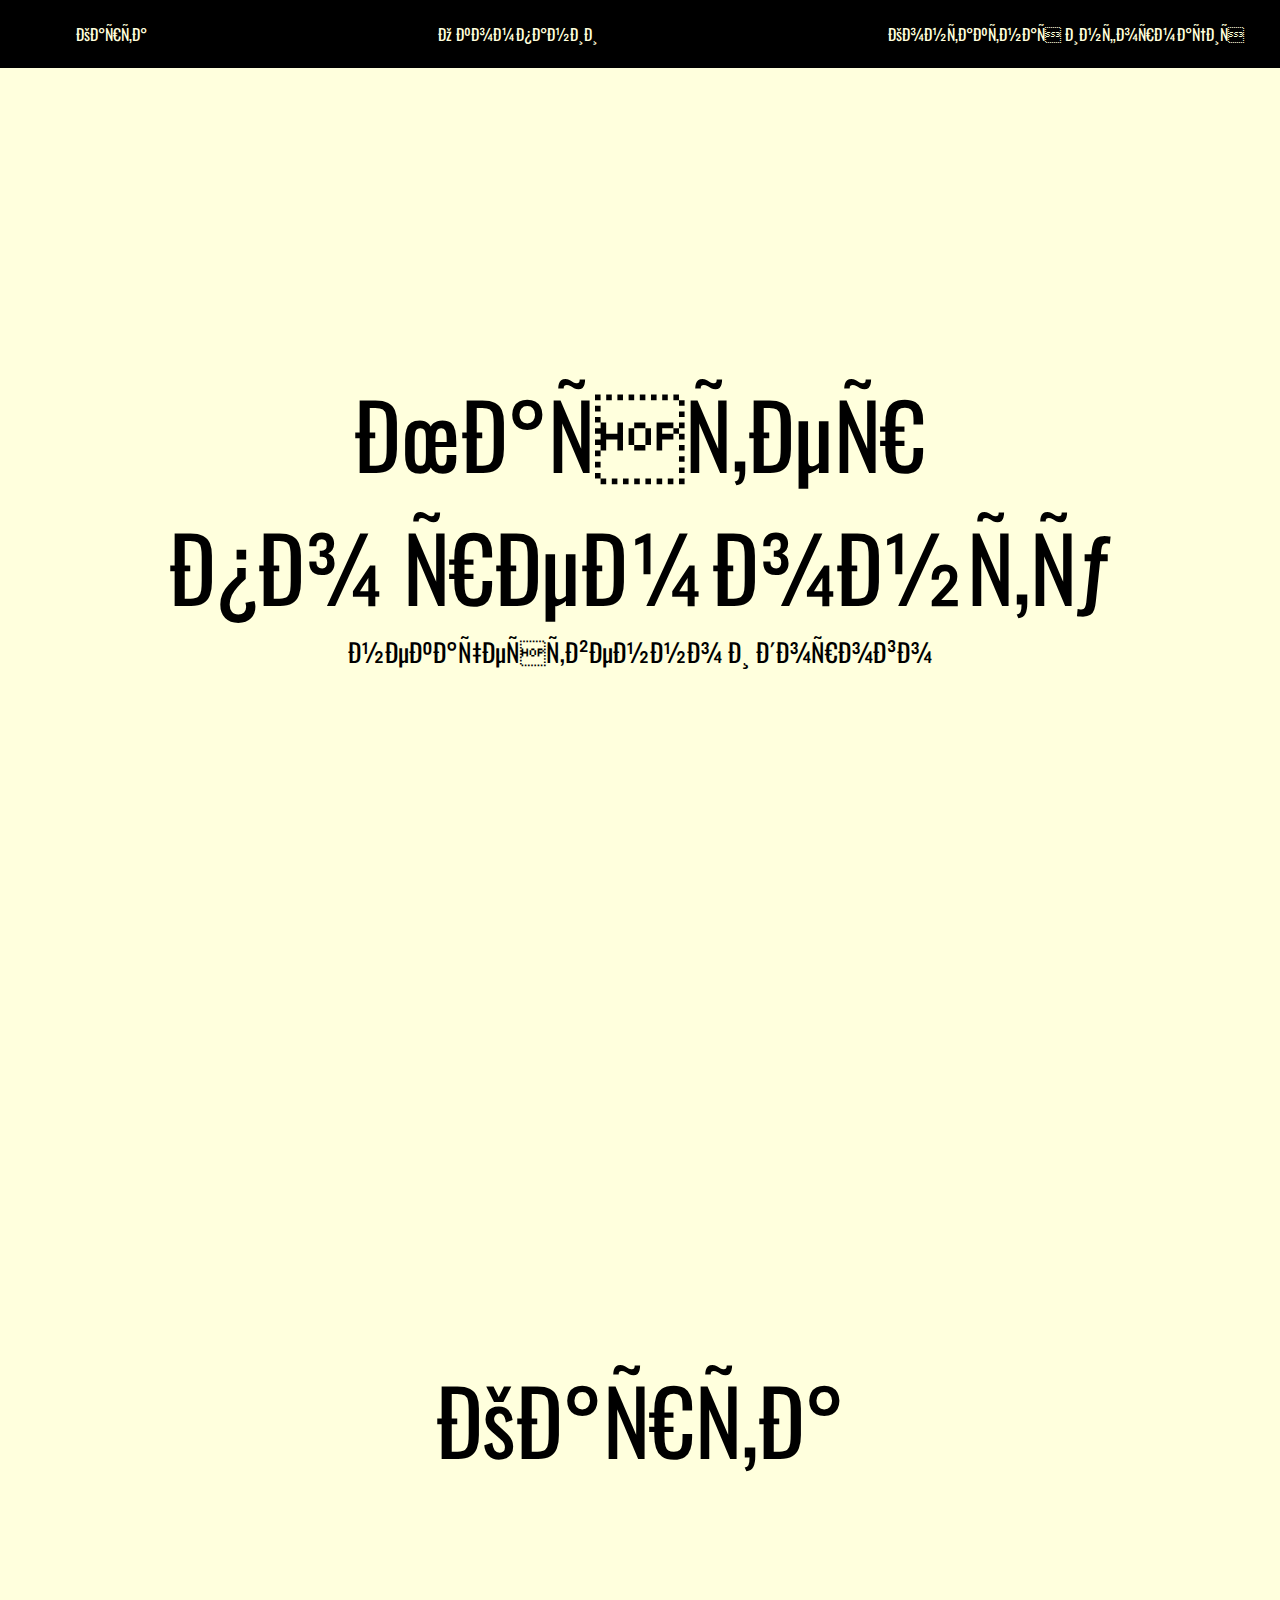
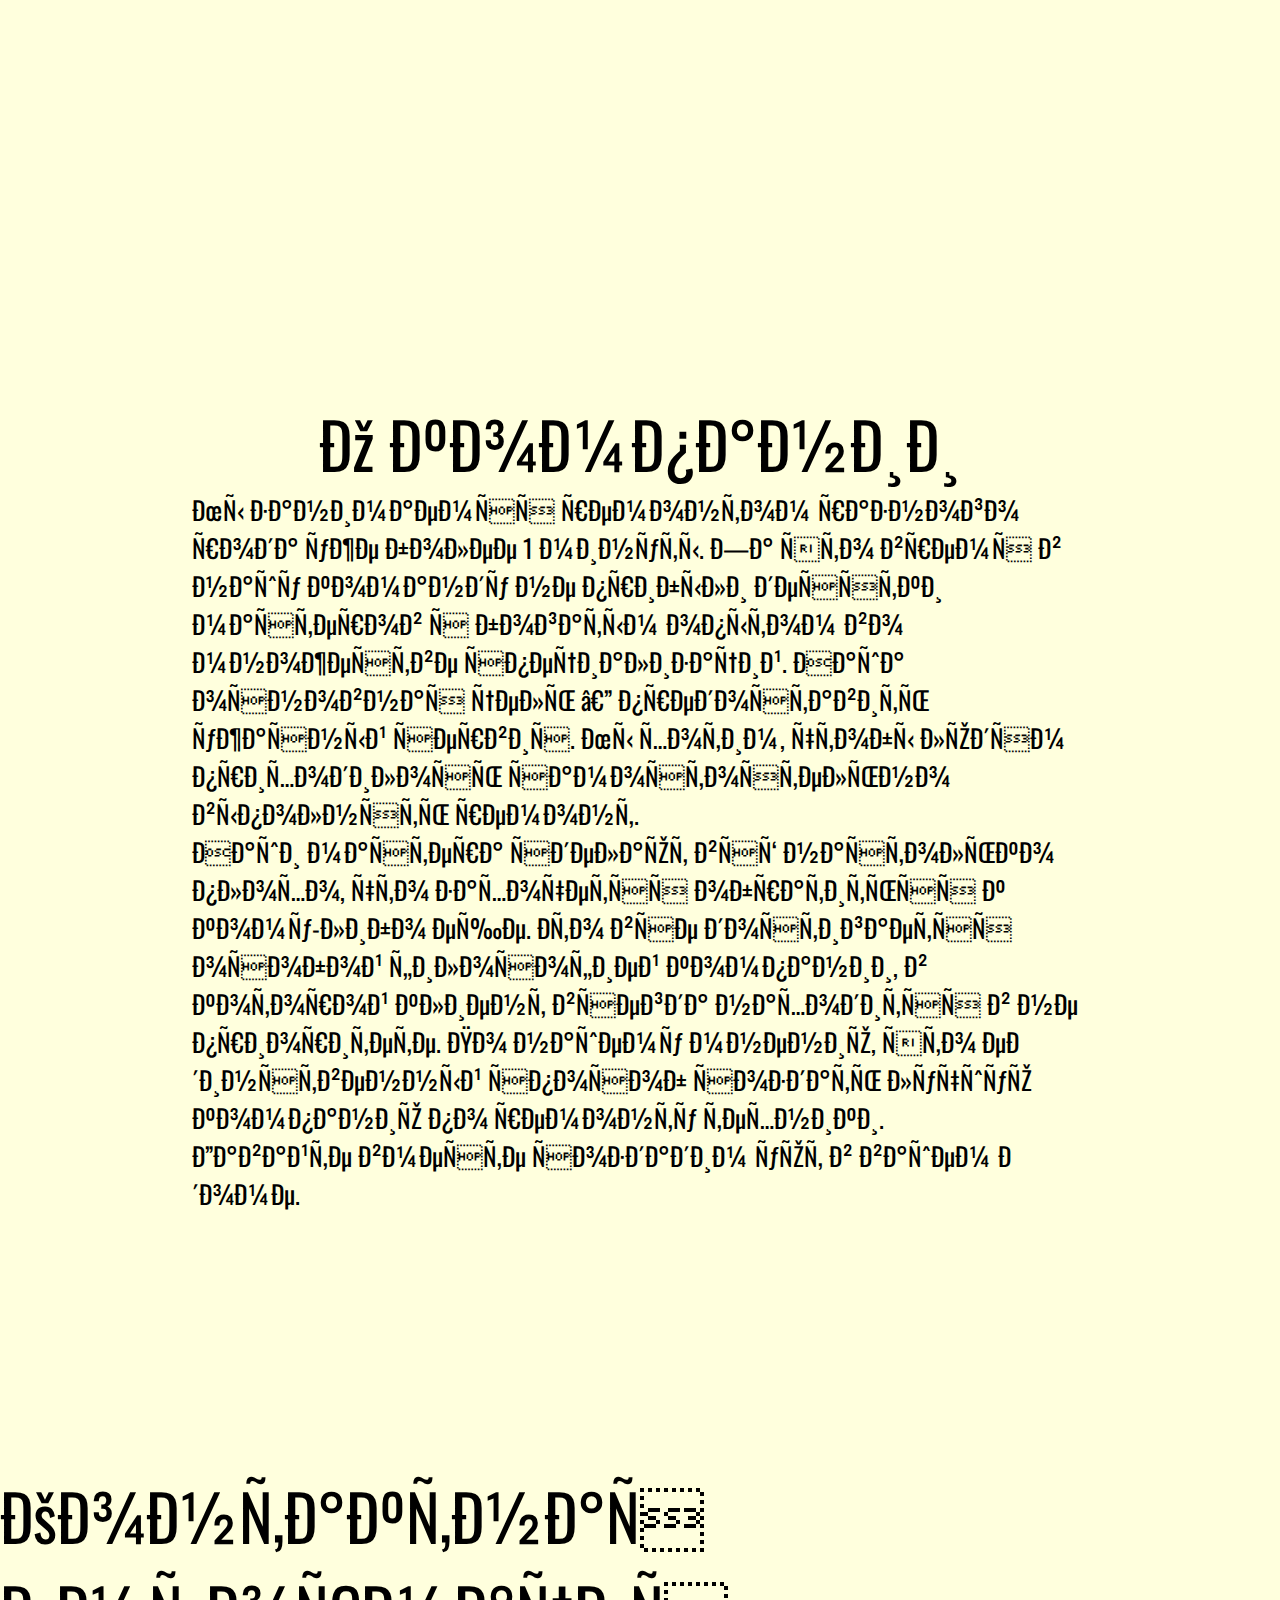
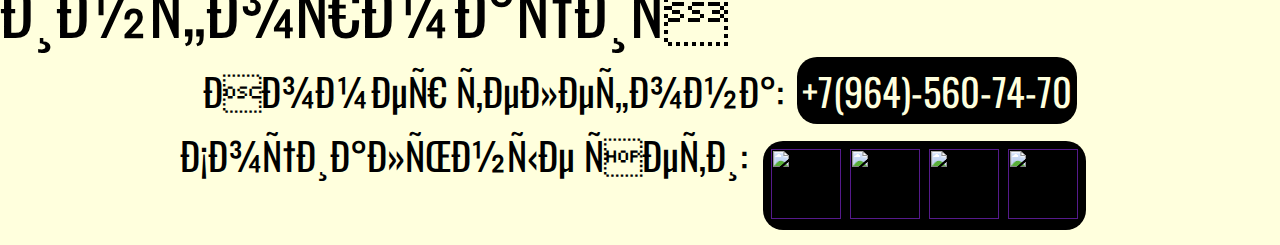
==== index.html @ 5aa6a877 "Add files via upload" ====
<html lang="rus">
<head>
	<link rel="preconnect" href="https://fonts.gstatic.com">
    <link href="https://fonts.googleapis.com/css2?family=Oswald&display=swap" rel="stylesheet">
    <link rel="stylesheet" type="text/css" href="trt.css">
</head>
<body>
	<nav class="menu_conteiner">
		<ul>
			<li><a href="#map">Карта</a></li>
			<li><a href="#tt">О компании</a></li>
			<li><a href="#ee">Контактная информация</a></li>
			
		</ul>
	</nav>



	<div class="header_container">
		<div class="header_text">Мастер</div>
		<div class="header_text1">по ремонту</div>
		<div class="header_text2">некачественно и дорого</div>
	</div>



	
	<div class="header_container">
	<a name="map"></a>
	<div class="header_text">Карта</div>

    <script type="text/javascript" charset="utf-8" async src="https://api-maps.yandex.ru/services/constructor/1.0/js/?um=constructor%3A0dfec7d8fd71add027f83fda980c3914f4bd61a3d1c49cea587dbc65def73199&amp;width=1000&amp;height=900&amp;lang=ru_RU&amp;scroll=false"></script>


	</div>


	<div class="about_company">
	<a name="tt"></a>
	<div class="company_text">О компании</div>
		
		<div>Мы занимаемся ремонтом разного рода уже более 1 минуты. За это время в нашу команду не прибыли десятки мастеров с богатым опытом во множестве специализаций. Наша основная цель — предоставить ужасный сервис. Мы хотим, чтобы людям приходилось самостоятельно выполнять ремонт.
        </div>

        <div>
            Наши мастера сделают всё настолько плохо, что захочется обратиться к кому-либо еще. Это все достигается особой философией компании, в которой клиент всегда находится в не приоритете. По нашему мнению, это единственный способ создать лучшую компанию по ремонту техники.
        </div>

        <div>
            Давайте вместе создадим уют в вашем доме.</div>
	    </div>



	<div class="Contact_Information">
	<a name="ee"></a>
	<div class="header_text">Контактная информация</div>

	
	<div class="Contact_Information_da">
		<div class="Contact_Information_ne">Номер телефона:</div>
		<div class="Contact_Information_ne"><a href="tel:+79645607470">+7(964)-560-74-70</a></div>
	</div>


	<div class="Social_network">
		<div class="Social_network_da">Социальные сети:</div>
		<div class="Social_network_ne">
			<a href=""><img src="https://cdn3.iconfinder.com/data/icons/2018-social-media-logotypes/1000/2018_social_media_popular_app_logo_vkontakte-128.png" width="70" height="70"></a>
			<a href=""><img src="https://cdn2.iconfinder.com/data/icons/social-media-2285/512/1_Facebook_colored_svg_copy-128.png" width="70" height="70"></a>
			<a href=""><img src="https://cdn3.iconfinder.com/data/icons/2018-social-media-logotypes/1000/2018_social_media_popular_app_logo_instagram-128.png" width="70" height="70"></a>
			<a href=""><img src="https://cdn3.iconfinder.com/data/icons/2018-social-media-logotypes/1000/2018_social_media_popular_app_logo_youtube-128.png" width="70" height="70"></a>

		</div>

		

	</div>

	</div>



</body>
</html>
---- trt.css ----
body{
    margin: 0;
    font-family: 'Oswald', sans-serif;
    background-color: #FFFFDD;
}


.header_container {
	display: flex;
	flex-direction: column;
    align-items: center;
    justify-content: center;
    height: 100vh;
    font-size: 7vw;
    background-size: cover;
    color: white;
    color: #000000;
}


.menu_conteiner{
  background-color: black;
  padding: 6;

}
.menu_conteiner ul {
display: flex;
justify-content: space-between;
}

.menu_conteiner a {
color: #FFFFDD;
text-decoration: none;
margin: 12;
padding: 18;
}

.menu_conteiner a:hover {
border: 4px solid #FFFFDD;
}


.header_text2 {
    font-size: 2vw

}

.about_company{
    display: flex;
    flex-direction: column;
    align-items: center;
    justify-content: center;
    background-size: cover;
    color: white;
    color: #000000;
    font-size: 2vw;
    padding-top: 10vw;
    padding-bottom: 10vw;
    margin-right: 15vw;
    margin-left: 15vw;

}

.company_text{
    font-size: 5vw;
}


.Contact_Information{
    display: flex;
    flex-direction: column;
    align-items: center;
    justify-content: center;
    background-size: cover;
    font-size: 5vw;
    background-size: cover;
    padding-top: 10vw;


}


.Contact_Information_da {
    display: flex;
    font-size: 3vw;
    text-decoration: none;

}

.Contact_Information_da a {
    text-decoration: none;
    color: #FFFFDD;
    background-color: black;
    border-radius:20px;
    padding: 5;



}

.Contact_Information_ne{
    margin: 0.5vw;

}


.Social_network{
    display: flex;
    font-size: 3vw;

}


.Social_network_ne{
    background-color: black;
    border-radius:20px;
    padding: 8;
    padding-bottom: 0;
    margin: 15;
}
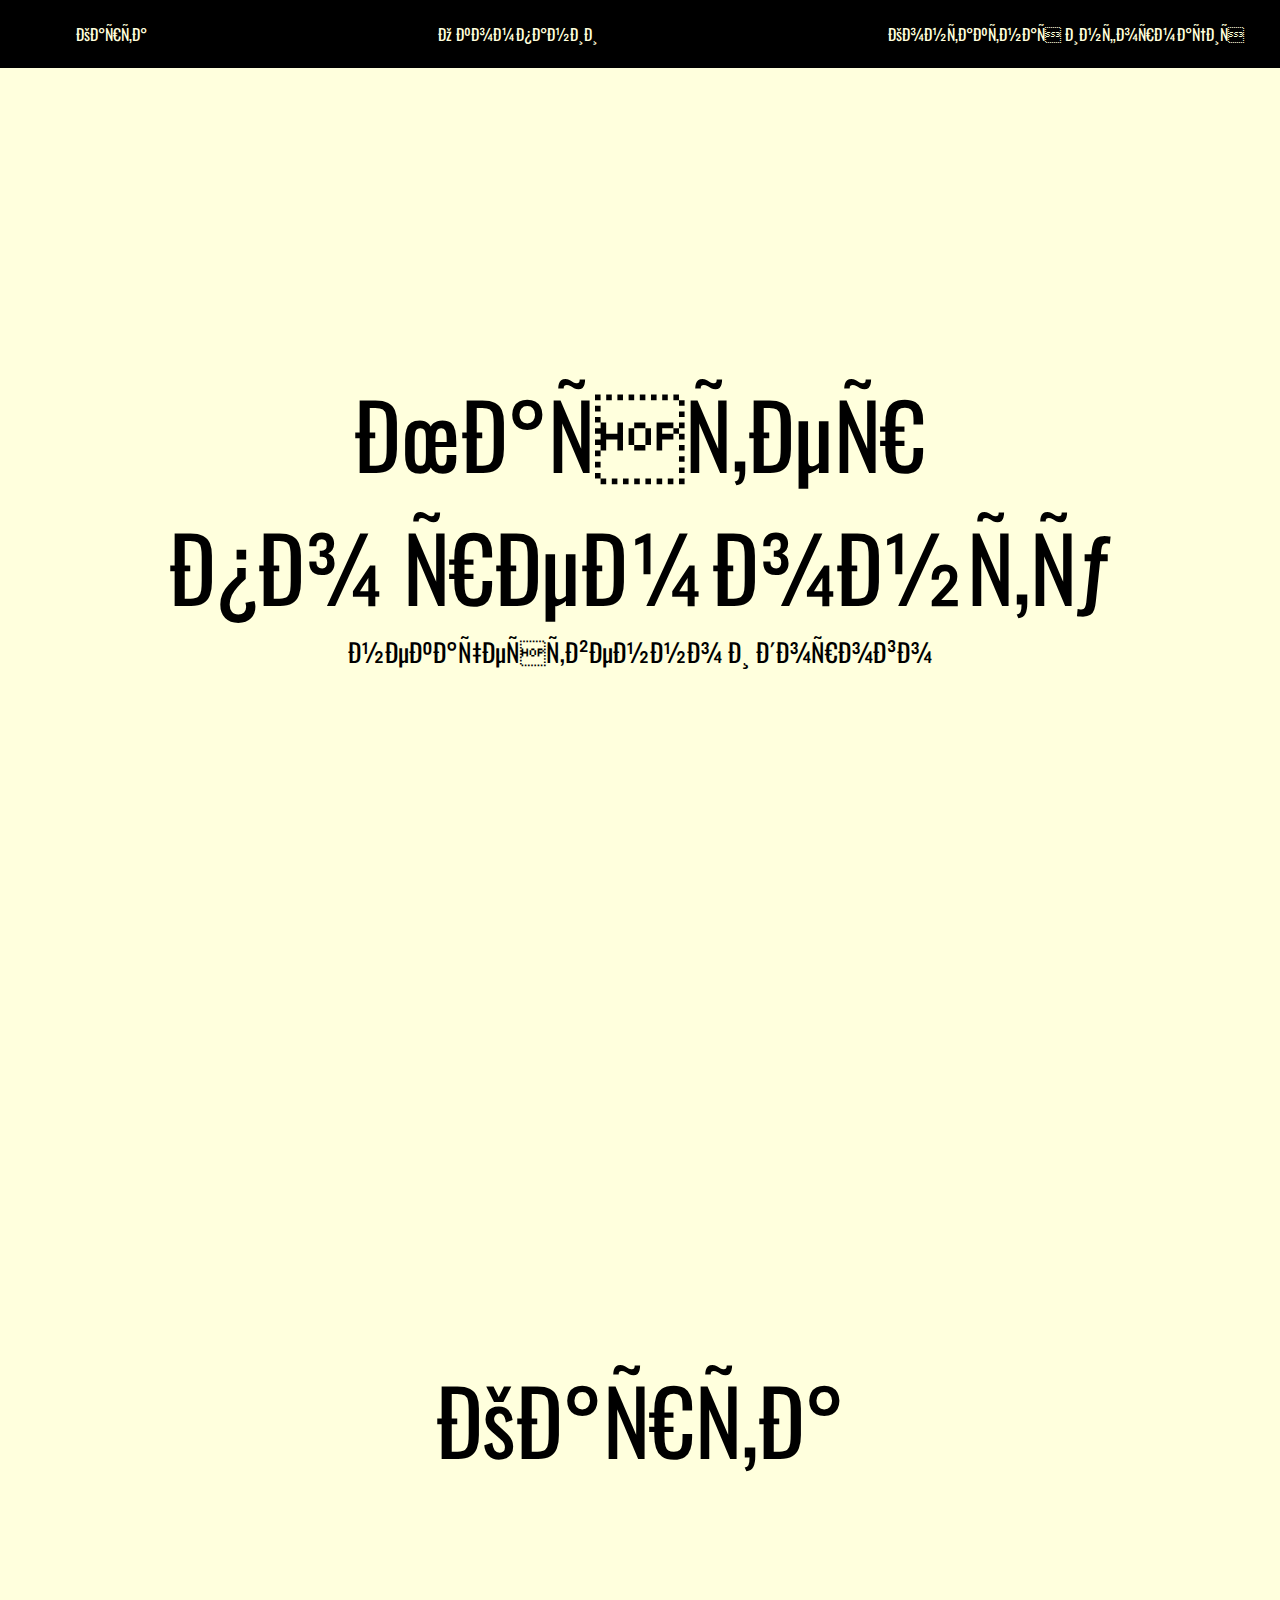
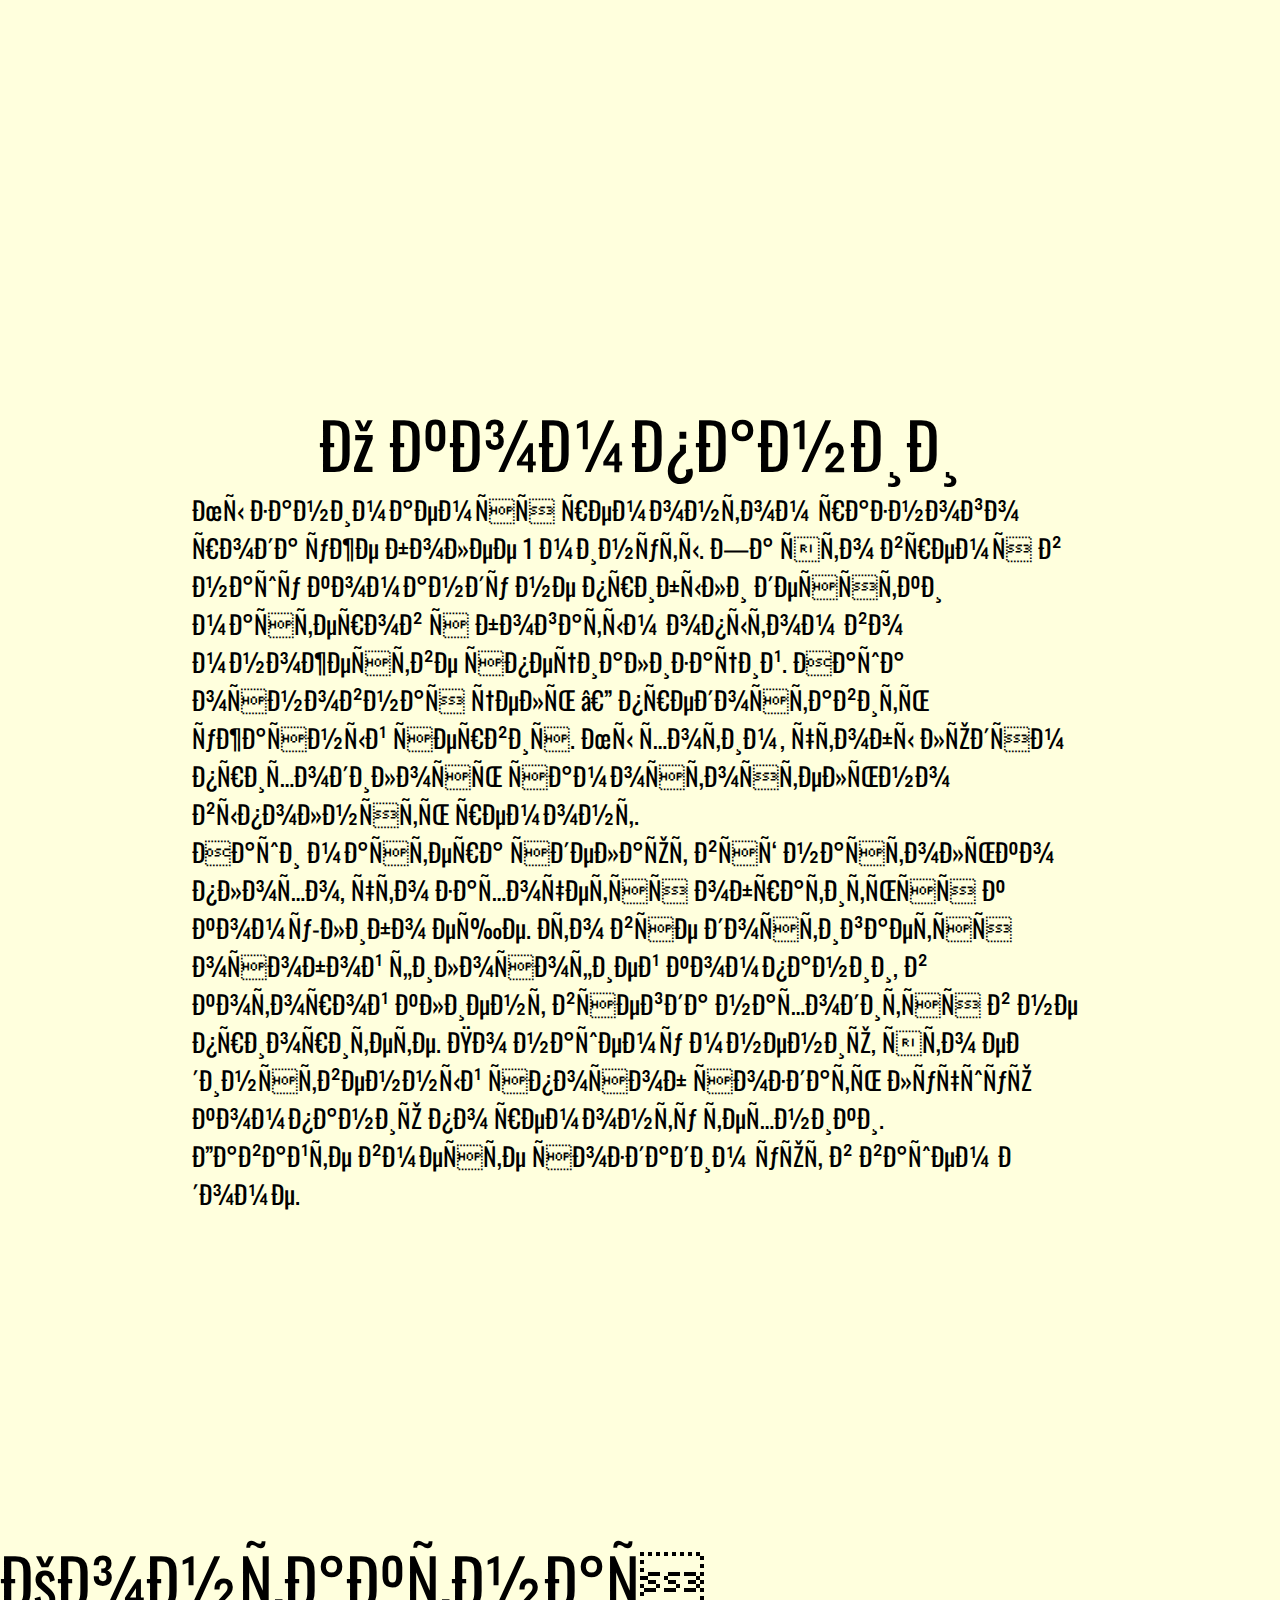
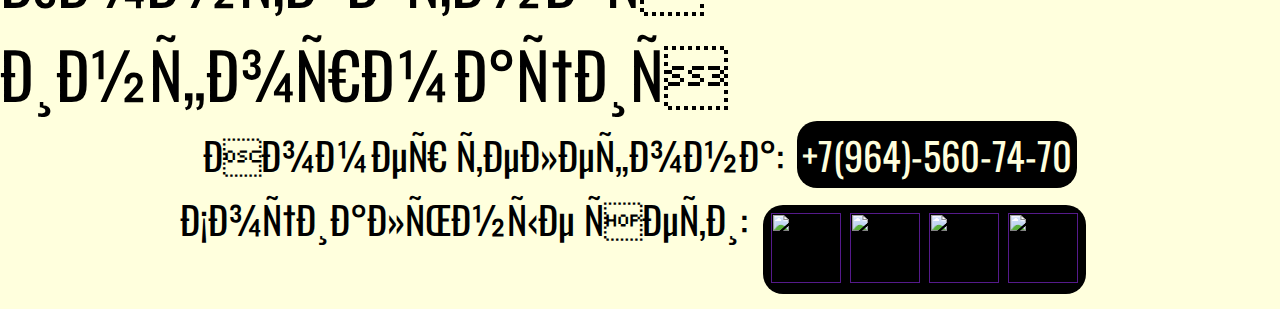
==== commit d3ccd6d9: "Add files via upload" ====
--- a/index.html
+++ b/index.html
@@ -25,11 +25,11 @@
 
 
 	
-	<div class="header_container">
+	<div id ="map_container">
 	<a name="map"></a>
 	<div class="header_text">Карта</div>
 
-    <script type="text/javascript" charset="utf-8" async src="https://api-maps.yandex.ru/services/constructor/1.0/js/?um=constructor%3A0dfec7d8fd71add027f83fda980c3914f4bd61a3d1c49cea587dbc65def73199&amp;width=1000&amp;height=900&amp;lang=ru_RU&amp;scroll=false"></script>
+    <script type="text/javascript" charset="utf-8" async src="https://api-maps.yandex.ru/services/constructor/1.0/js/?um=constructor%3A0dfec7d8fd71add027f83fda980c3914f4bd61a3d1c49cea587dbc65def73199&amp;lang=ru_RU&amp;scroll=false"></script>
 
 
 	</div>
--- a/trt.css
+++ b/trt.css
@@ -4,7 +4,7 @@
     background-color: #FFFFDD;
 }
 
-
+/*мастер по ремонту*/
 .header_container {
 	display: flex;
 	flex-direction: column;
@@ -13,36 +13,53 @@
     height: 100vh;
     font-size: 7vw;
     background-size: cover;
-    color: white;
+    color: #FFFFFF;
     color: #000000;
 }
 
-
+/*верхние кнопки*/
 .menu_conteiner{
-  background-color: black;
-  padding: 6;
+    background-color: #000000;
+    padding: 6;
 
 }
 .menu_conteiner ul {
-display: flex;
-justify-content: space-between;
+    display: flex;
+    justify-content: space-between;
 }
 
 .menu_conteiner a {
-color: #FFFFDD;
-text-decoration: none;
-margin: 12;
-padding: 18;
+    color: #FFFFDD;
+    text-decoration: none;
+    margin: 12;
+    padding: 18;
 }
 
 .menu_conteiner a:hover {
-border: 4px solid #FFFFDD;
+    outline:4px solid #FFFFDD;
+}
+
+/*некачественно и дорого*/
+.header_text2 {
+    font-size: 2vw
+
 }
 
 
-.header_text2 {
-    font-size: 2vw
 
+/* яндекс карты*/
+#map_container{
+    display: flex;
+    flex-direction: column;
+    align-items: center;
+    justify-content: center;
+    height: 100vh;
+    font-size: 7vw;
+    background-size: cover;
+    color: #FFFFFF;
+    color: #000000;
+    padding-left: 12vw;
+    padding-right: 12vw;
 }
 
 .about_company{
@@ -51,15 +68,19 @@
     align-items: center;
     justify-content: center;
     background-size: cover;
-    color: white;
+    color: #FFFFFF;
     color: #000000;
     font-size: 2vw;
     padding-top: 10vw;
-    padding-bottom: 10vw;
+    padding-bottom: 15vw;
     margin-right: 15vw;
     margin-left: 15vw;
 
 }
+
+
+
+
 
 .company_text{
     font-size: 5vw;
@@ -77,6 +98,7 @@
     padding-top: 10vw;
 
 
+
 }
 
 
@@ -90,7 +112,7 @@
 .Contact_Information_da a {
     text-decoration: none;
     color: #FFFFDD;
-    background-color: black;
+    background-color: #000000;
     border-radius:20px;
     padding: 5;
 
@@ -112,9 +134,9 @@
 
 
 .Social_network_ne{
-    background-color: black;
+    background-color: #000000;
     border-radius:20px;
     padding: 8;
     padding-bottom: 0;
     margin: 15;
-}+}
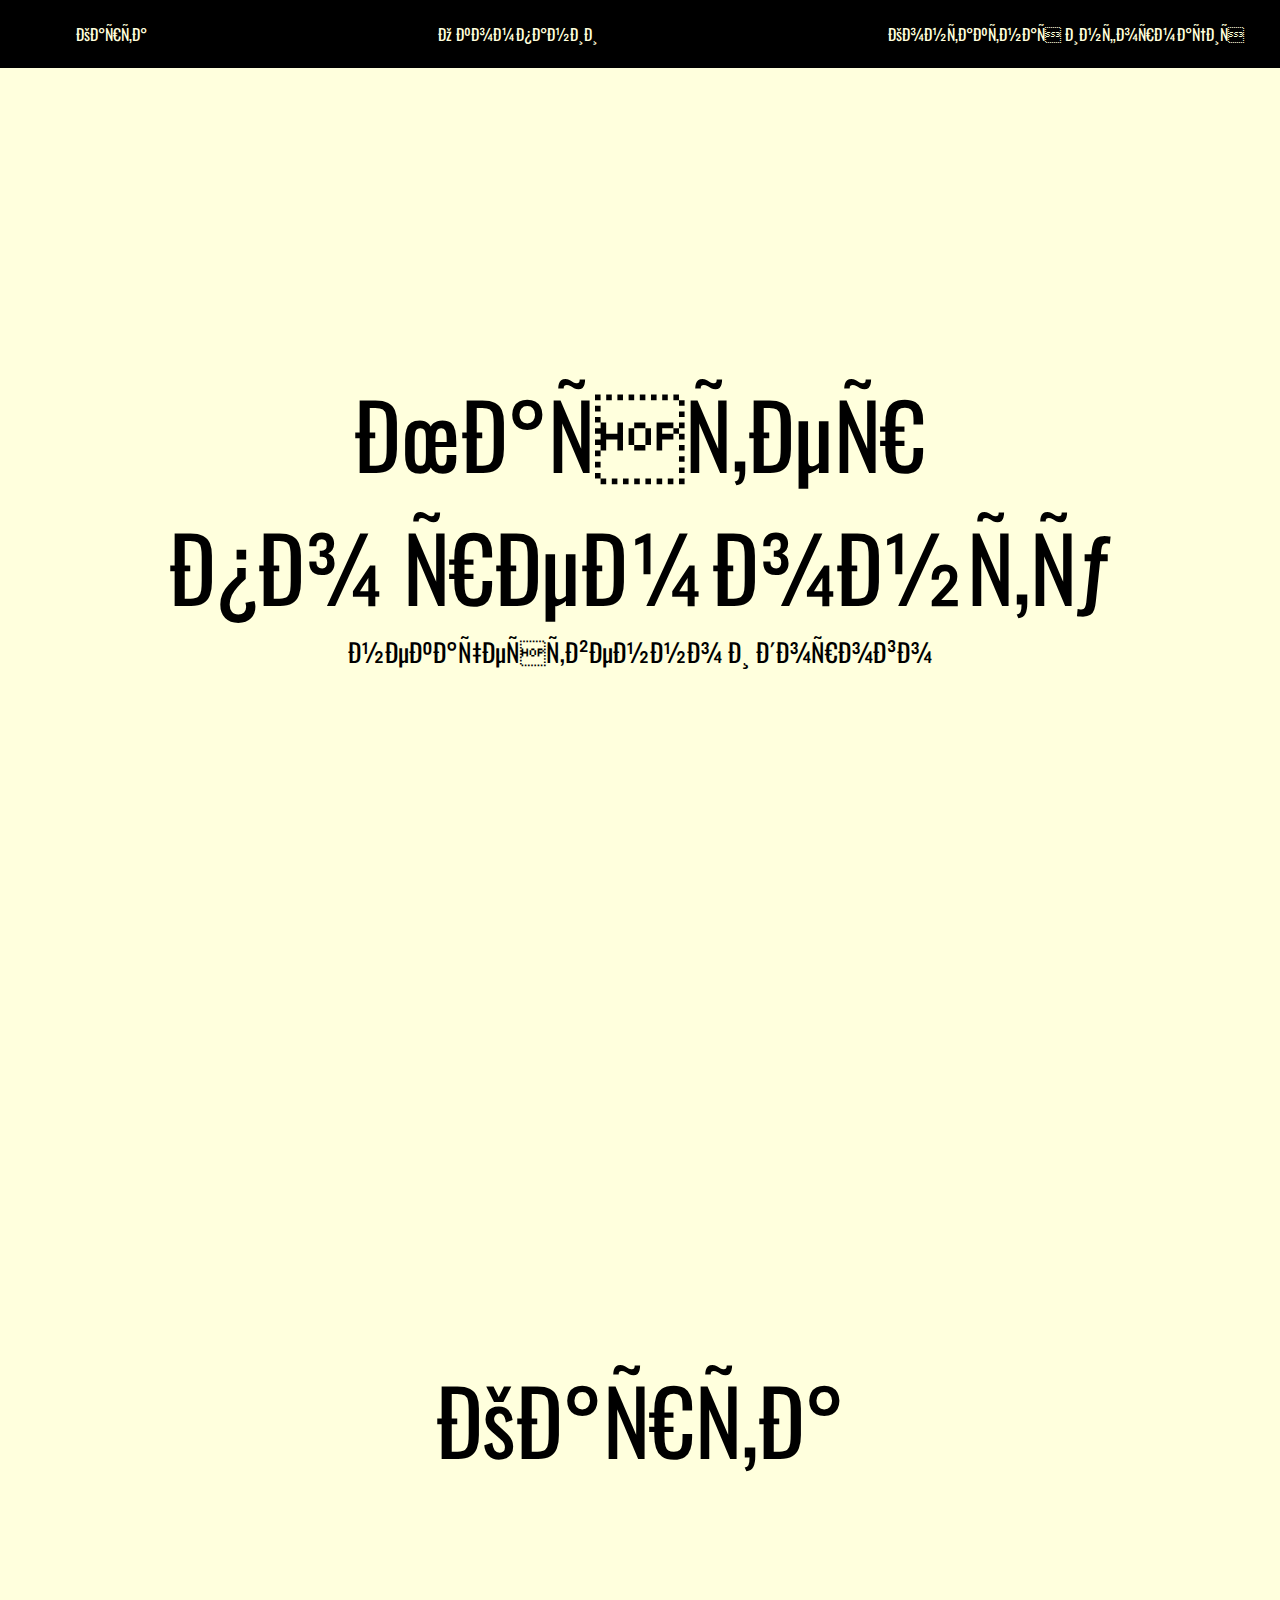
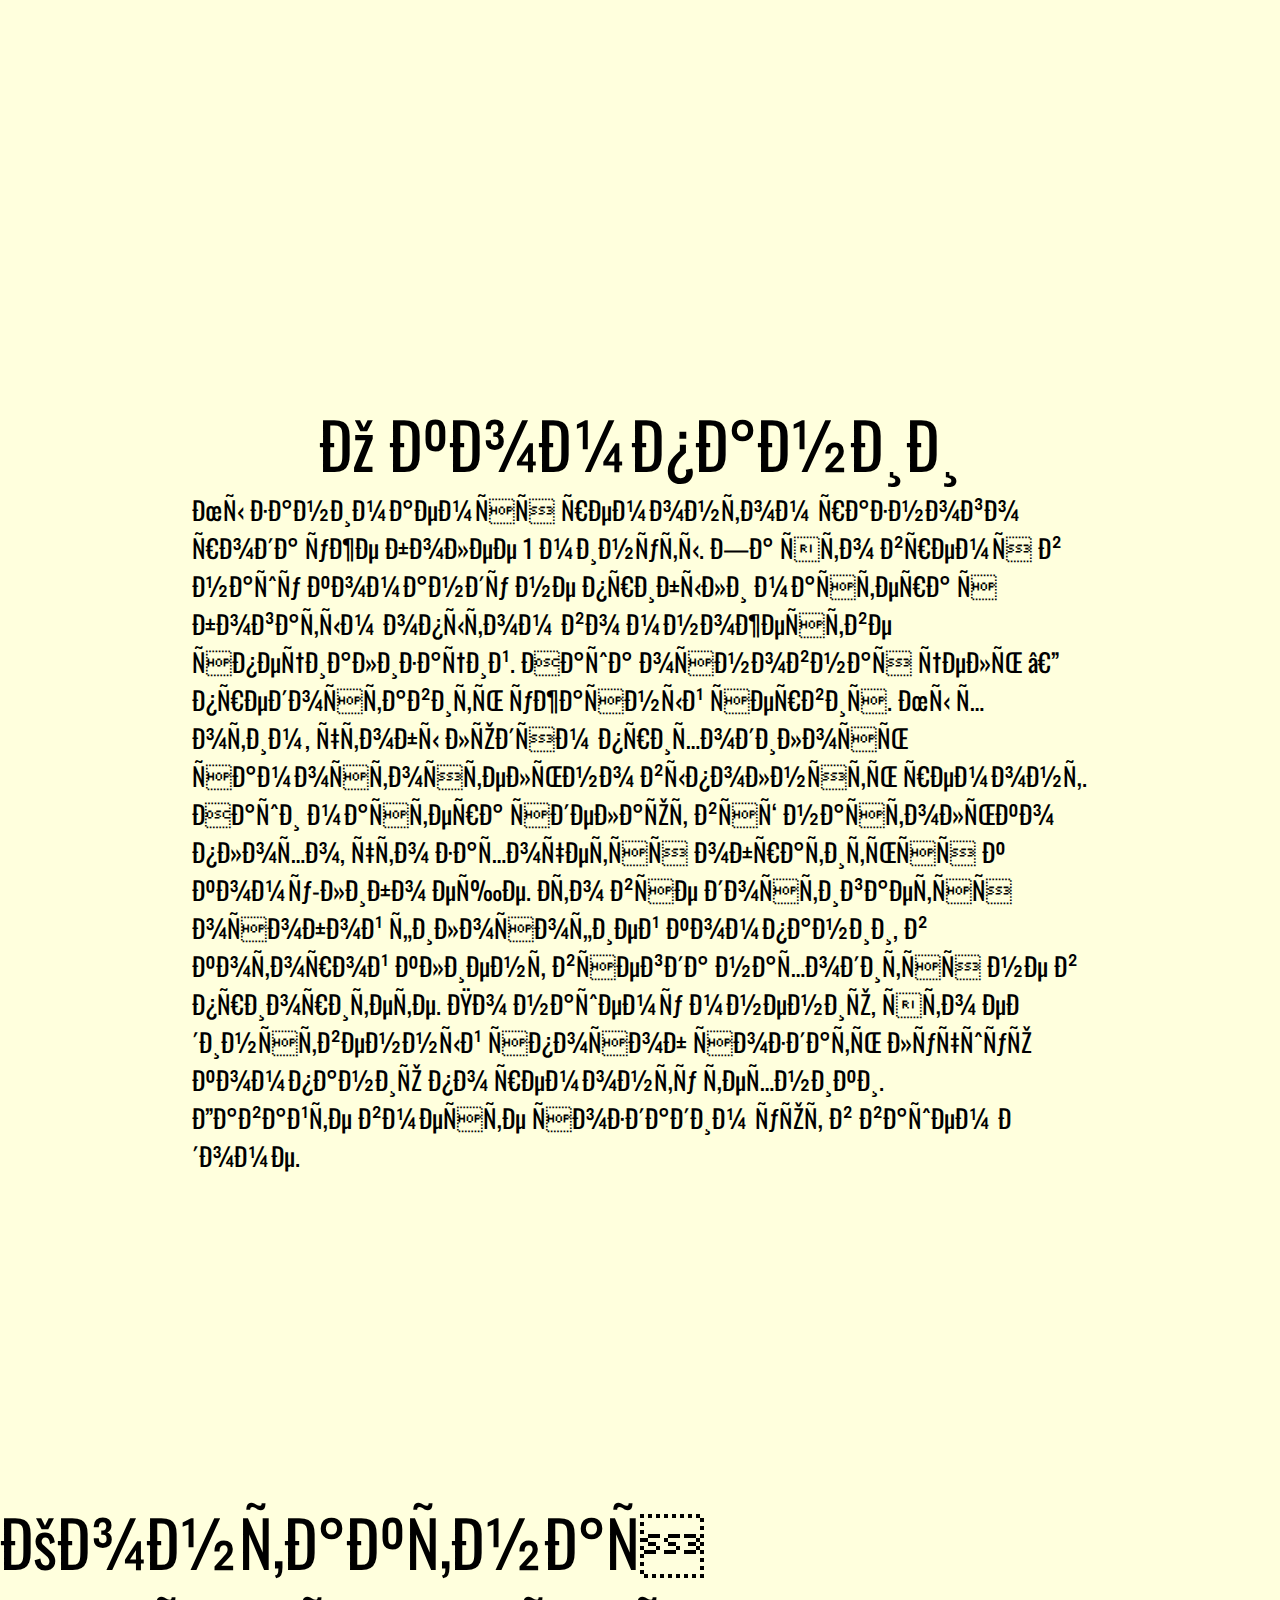
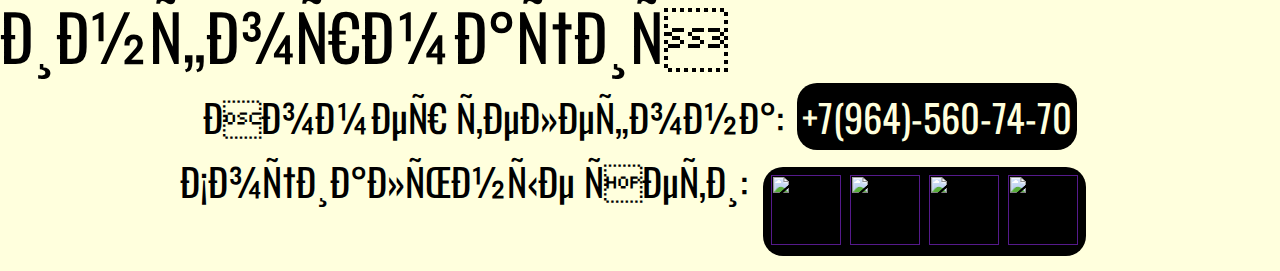
==== commit 7448f156: "Add files via upload" ====
--- a/index.html
+++ b/index.html
@@ -1,4 +1,4 @@
-<html lang="rus">
+<html lang="rus" >
 <head>
 	<link rel="preconnect" href="https://fonts.gstatic.com">
     <link href="https://fonts.googleapis.com/css2?family=Oswald&display=swap" rel="stylesheet">
@@ -39,11 +39,11 @@
 	<a name="tt"></a>
 	<div class="company_text">О компании</div>
 		
-		<div>Мы занимаемся ремонтом разного рода уже более 1 минуты. За это время в нашу команду не прибыли десятки мастеров с богатым опытом во множестве специализаций. Наша основная цель — предоставить ужасный сервис. Мы хотим, чтобы людям приходилось самостоятельно выполнять ремонт.
+		<div>Мы занимаемся ремонтом разного рода уже более 1 минуты. За это время в нашу команду не прибыли мастера с богатым опытом во множестве специализаций. Наша основная цель — предоставить ужасный сервис. Мы хотим, чтобы людям приходилось самостоятельно выполнять ремонт.
         </div>
 
         <div>
-            Наши мастера сделают всё настолько плохо, что захочется обратиться к кому-либо еще. Это все достигается особой философией компании, в которой клиент всегда находится в не приоритете. По нашему мнению, это единственный способ создать лучшую компанию по ремонту техники.
+            Наши мастера сделают всё настолько плохо, что захочется обратиться к кому-либо еще. Это все достигается особой философией компании, в которой клиент всегда находится не в приоритете. По нашему мнению, это единственный способ создать лучшую компанию по ремонту техники.
         </div>
 
         <div>
--- a/trt.css
+++ b/trt.css
@@ -140,3 +140,18 @@
     padding-bottom: 0;
     margin: 15;
 }
+
+
+@media (max-width: 800px) {
+  .menu_conteiner ul {
+    flex-direction: column;
+    justify-content: center;
+
+}
+
+@media (max-width: 800px) {
+  .menu_conteiner li {
+    flex-direction: column;
+    margin: 2vw; 
+
+}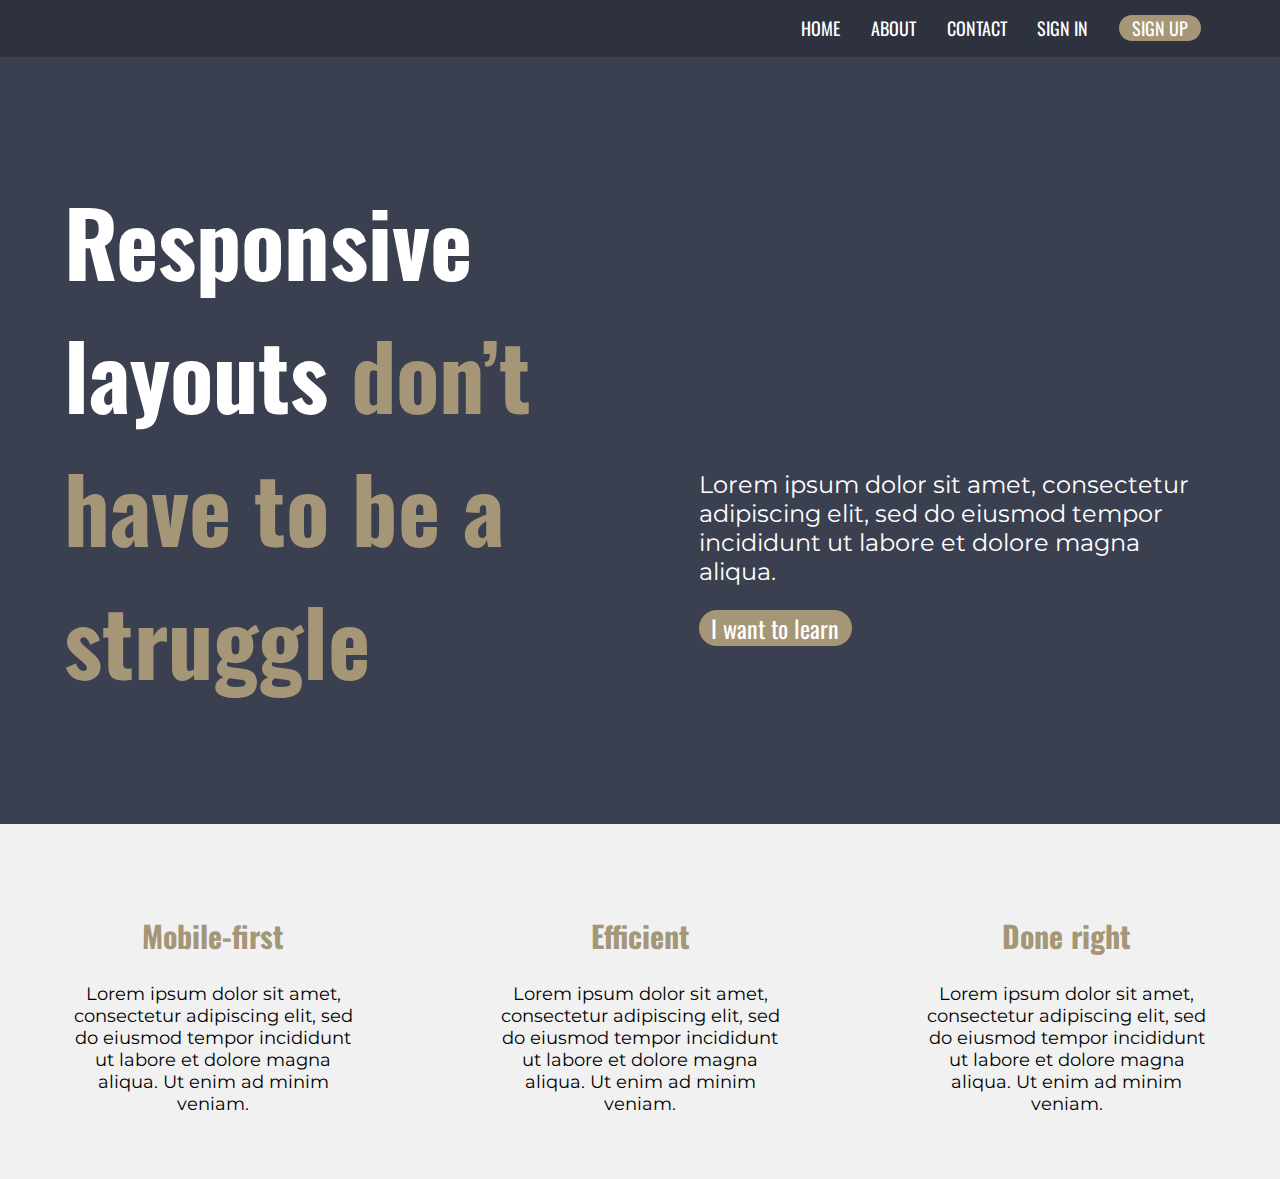
==== commit 32d86c5a: "Add files via upload" ====
--- a/index.html
+++ b/index.html
@@ -1,84 +1,93 @@
-<html lang="rus" >
+<!DOCTYPE html>
+<html lang="en">
 <head>
 	<link rel="preconnect" href="https://fonts.gstatic.com">
-    <link href="https://fonts.googleapis.com/css2?family=Oswald&display=swap" rel="stylesheet">
-    <link rel="stylesheet" type="text/css" href="trt.css">
+	<link href="https://fonts.googleapis.com/css2?family=Montserrat&display=swap" rel="stylesheet">
+
+	<link rel="preconnect" href="https://fonts.gstatic.com">
+	<link href="https://fonts.googleapis.com/css2?family=Oswald:wght@700&display=swap" rel="stylesheet">
+
+
+	<title></title>
+	<link rel="stylesheet" type="text/css" href="style.css">
 </head>
 <body>
-	<nav class="menu_conteiner">
-		<ul>
-			<li><a href="#map">Карта</a></li>
-			<li><a href="#tt">О компании</a></li>
-			<li><a href="#ee">Контактная информация</a></li>
-			
-		</ul>
+    <nav class="menu_conteiner">
+		    <a href="">HOME</a>
+			<a href="">ABOUT</a>
+			<a href="">CONTACT</a>
+			<a href="">SIGN IN</a>
+			<a class="menu_button_signup" href="">SIGN UP</a>
 	</nav>
+
+<main class="header">
+
+	<section class="header_1">
+		<h1>
+		Responsive
+		layouts <a>don’t
+		have to be a
+		struggle</a>
+		</h1>
+	</section>
 
 
 
-	<div class="header_container">
-		<div class="header_text">Мастер</div>
-		<div class="header_text1">по ремонту</div>
-		<div class="header_text2">некачественно и дорого</div>
-	</div>
-
+	<section class="header_2">
+			<div class="lorem">
+				<p>Lorem ipsum dolor sit amet, consectetur
+				adipiscing elit, sed do eiusmod tempor
+                incididunt ut labore et dolore magna aliqua.</p>
+			</div>
+				<a href="" class="i_want_to_learn">I want to learn</a>
+	</section>
 
 
 	
-	<div id ="map_container">
-	<a name="map"></a>
-	<div class="header_text">Карта</div>
-
-    <script type="text/javascript" charset="utf-8" async src="https://api-maps.yandex.ru/services/constructor/1.0/js/?um=constructor%3A0dfec7d8fd71add027f83fda980c3914f4bd61a3d1c49cea587dbc65def73199&amp;lang=ru_RU&amp;scroll=false"></script>
+</main>
 
 
-	</div>
-
-
-	<div class="about_company">
-	<a name="tt"></a>
-	<div class="company_text">О компании</div>
-		
-		<div>Мы занимаемся ремонтом разного рода уже более 1 минуты. За это время в нашу команду не прибыли мастера с богатым опытом во множестве специализаций. Наша основная цель — предоставить ужасный сервис. Мы хотим, чтобы людям приходилось самостоятельно выполнять ремонт.
-        </div>
-
-        <div>
-            Наши мастера сделают всё настолько плохо, что захочется обратиться к кому-либо еще. Это все достигается особой философией компании, в которой клиент всегда находится не в приоритете. По нашему мнению, это единственный способ создать лучшую компанию по ремонту техники.
-        </div>
-
-        <div>
-            Давайте вместе создадим уют в вашем доме.</div>
-	    </div>
-
-
-
-	<div class="Contact_Information">
-	<a name="ee"></a>
-	<div class="header_text">Контактная информация</div>
-
-	
-	<div class="Contact_Information_da">
-		<div class="Contact_Information_ne">Номер телефона:</div>
-		<div class="Contact_Information_ne"><a href="tel:+79645607470">+7(964)-560-74-70</a></div>
-	</div>
-
-
-	<div class="Social_network">
-		<div class="Social_network_da">Социальные сети:</div>
-		<div class="Social_network_ne">
-			<a href=""><img src="https://cdn3.iconfinder.com/data/icons/2018-social-media-logotypes/1000/2018_social_media_popular_app_logo_vkontakte-128.png" width="70" height="70"></a>
-			<a href=""><img src="https://cdn2.iconfinder.com/data/icons/social-media-2285/512/1_Facebook_colored_svg_copy-128.png" width="70" height="70"></a>
-			<a href=""><img src="https://cdn3.iconfinder.com/data/icons/2018-social-media-logotypes/1000/2018_social_media_popular_app_logo_instagram-128.png" width="70" height="70"></a>
-			<a href=""><img src="https://cdn3.iconfinder.com/data/icons/2018-social-media-logotypes/1000/2018_social_media_popular_app_logo_youtube-128.png" width="70" height="70"></a>
-
-		</div>
-
-		
+<section class="poloska"> 
+	<div class="poloska_1">
+		<h2>
+			Mobile-first
+		</h2>
+		<a>
+			Lorem ipsum dolor sit amet,
+			consectetur adipiscing elit, sed do
+			eiusmod tempor incididunt ut
+			labore et dolore magna aliqua. Ut
+			enim ad minim veniam.
+		</a>
 
 	</div>
+	<div class="poloska_1">
+		<h2>
+			Efficient
+		</h2>
+		<a>
+			Lorem ipsum dolor sit amet,
+			consectetur adipiscing elit, sed do
+			eiusmod tempor incididunt ut
+			labore et dolore magna aliqua. Ut
+			enim ad minim veniam.
+		</a>
 
 	</div>
+	<div class="poloska_1">
+		<h2>
+			Done right
+		</h2>
+		<a>
+			Lorem ipsum dolor sit amet,
+			consectetur adipiscing elit, sed do
+			eiusmod tempor incididunt ut
+			labore et dolore magna aliqua. Ut
+			enim ad minim veniam.
+		</a>
 
+	</div>
+</section>
 
 
 </body>
--- a/style.css
+++ b/style.css
@@ -0,0 +1,105 @@
+body{
+	margin: 0;
+	}
+
+/*меню*/
+.menu_conteiner{
+	display: flex;
+	justify-content: flex-end;
+	background-color: #2E323F;
+	padding-right: 5vw;
+}
+.menu_conteiner a {
+	font-family: 'Oswald', sans-serif;
+	margin: 1.2vw;
+	font-size: 18px;
+	color: #FFFFFF;
+	text-decoration: none;
+	border-radius:100px;
+	border-color: #A59678;
+}
+
+.menu_button_signup{
+	border-radius:100px;
+	background-color: #A59678;
+	padding-left: 1vw;
+	padding-right: 1vw;
+}
+
+.header{
+	padding: 5vw;
+	align-items: center;
+	display: flex;
+	background-color: #3B4050;
+	height: 71vh;
+	color: #FFFFFF;
+}
+
+
+h1 {
+	margin: 0;
+	font-family: 'Oswald', sans-serif;
+	color: #FFFFFF;
+	font-size: 90px;
+}
+
+h1 a {
+	color: #A59678;
+}
+
+.lorem p {
+	font-size: 24px;
+	font-family: 'Montserrat', sans-serif;
+}
+
+.i_want_to_learn {
+	font-family: 'Oswald', sans-serif;
+	font-size: 24px;
+	border-radius:100px;
+	background-color: #A59678;
+	padding-left: 1vw;
+	padding-right: 1vw;
+
+}
+
+.header_2{
+	padding-left: 6vw;
+	padding-right: 2vw;
+	padding-top: 16.5vw;
+}
+
+.header_2 a{
+	text-decoration: none;
+	color:#FFFFFF;
+}
+
+
+
+
+.poloska{
+	display: flex;
+	background-color: #F1F1F1;
+}
+
+.poloska_1{
+	padding-right: 5vw;
+	padding-left: 5vw;
+	margin-top: 5vw;
+	margin-bottom: 5vw;
+	text-align: center;
+
+
+}
+
+.poloska_1 h2{
+	font-size: 30px;
+	color: #A59678;
+	font-family: 'Oswald', sans-serif;
+
+}
+
+.poloska_1 a{
+	font-size: 18px;
+	font-family: 'Montserrat', sans-serif;
+
+}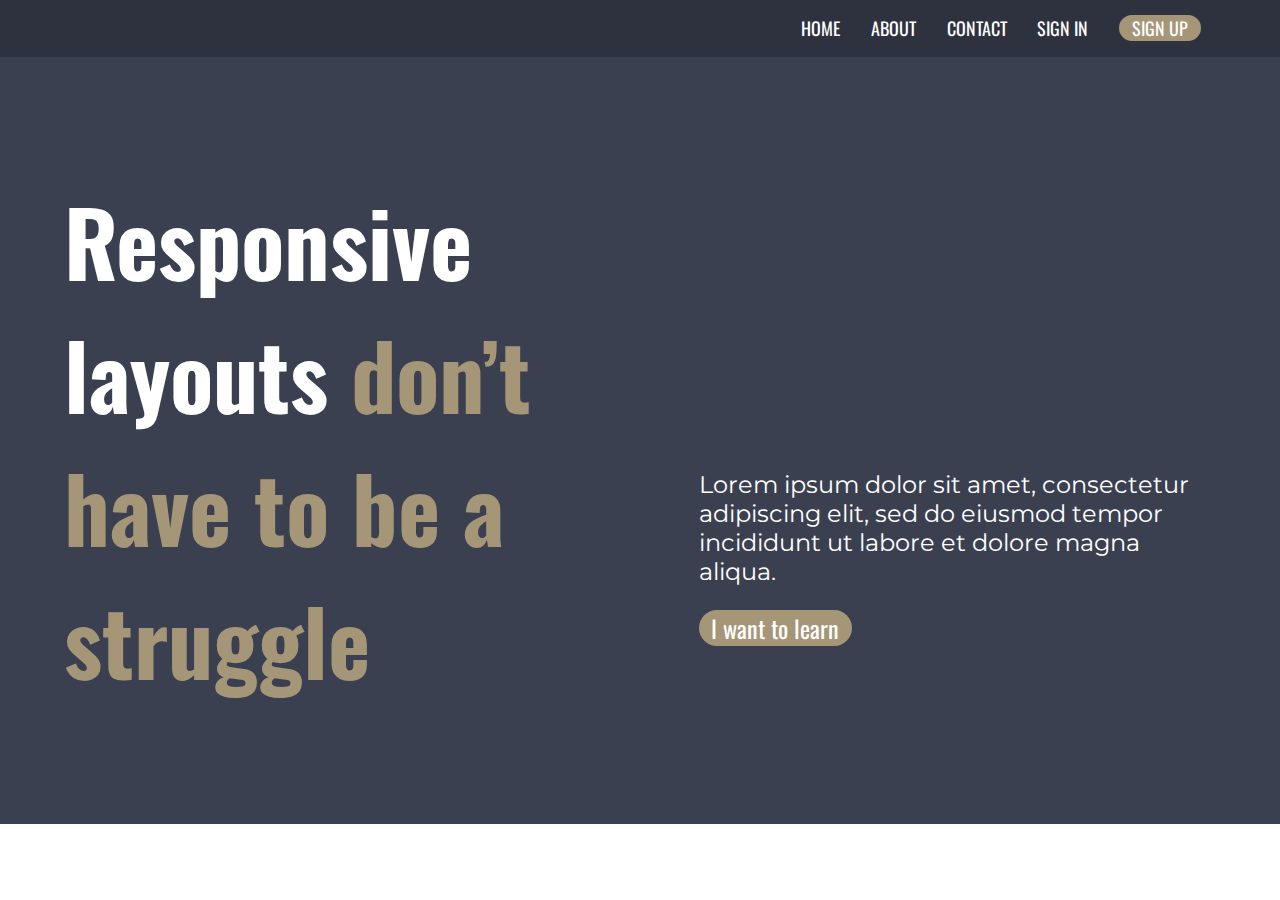
==== commit 3c4facc6: "Update index.html" ====
--- a/index.html
+++ b/index.html
@@ -47,48 +47,5 @@
 </main>
 
 
-<section class="poloska"> 
-	<div class="poloska_1">
-		<h2>
-			Mobile-first
-		</h2>
-		<a>
-			Lorem ipsum dolor sit amet,
-			consectetur adipiscing elit, sed do
-			eiusmod tempor incididunt ut
-			labore et dolore magna aliqua. Ut
-			enim ad minim veniam.
-		</a>
-
-	</div>
-	<div class="poloska_1">
-		<h2>
-			Efficient
-		</h2>
-		<a>
-			Lorem ipsum dolor sit amet,
-			consectetur adipiscing elit, sed do
-			eiusmod tempor incididunt ut
-			labore et dolore magna aliqua. Ut
-			enim ad minim veniam.
-		</a>
-
-	</div>
-	<div class="poloska_1">
-		<h2>
-			Done right
-		</h2>
-		<a>
-			Lorem ipsum dolor sit amet,
-			consectetur adipiscing elit, sed do
-			eiusmod tempor incididunt ut
-			labore et dolore magna aliqua. Ut
-			enim ad minim veniam.
-		</a>
-
-	</div>
-</section>
-
-
 </body>
-</html>+</html>
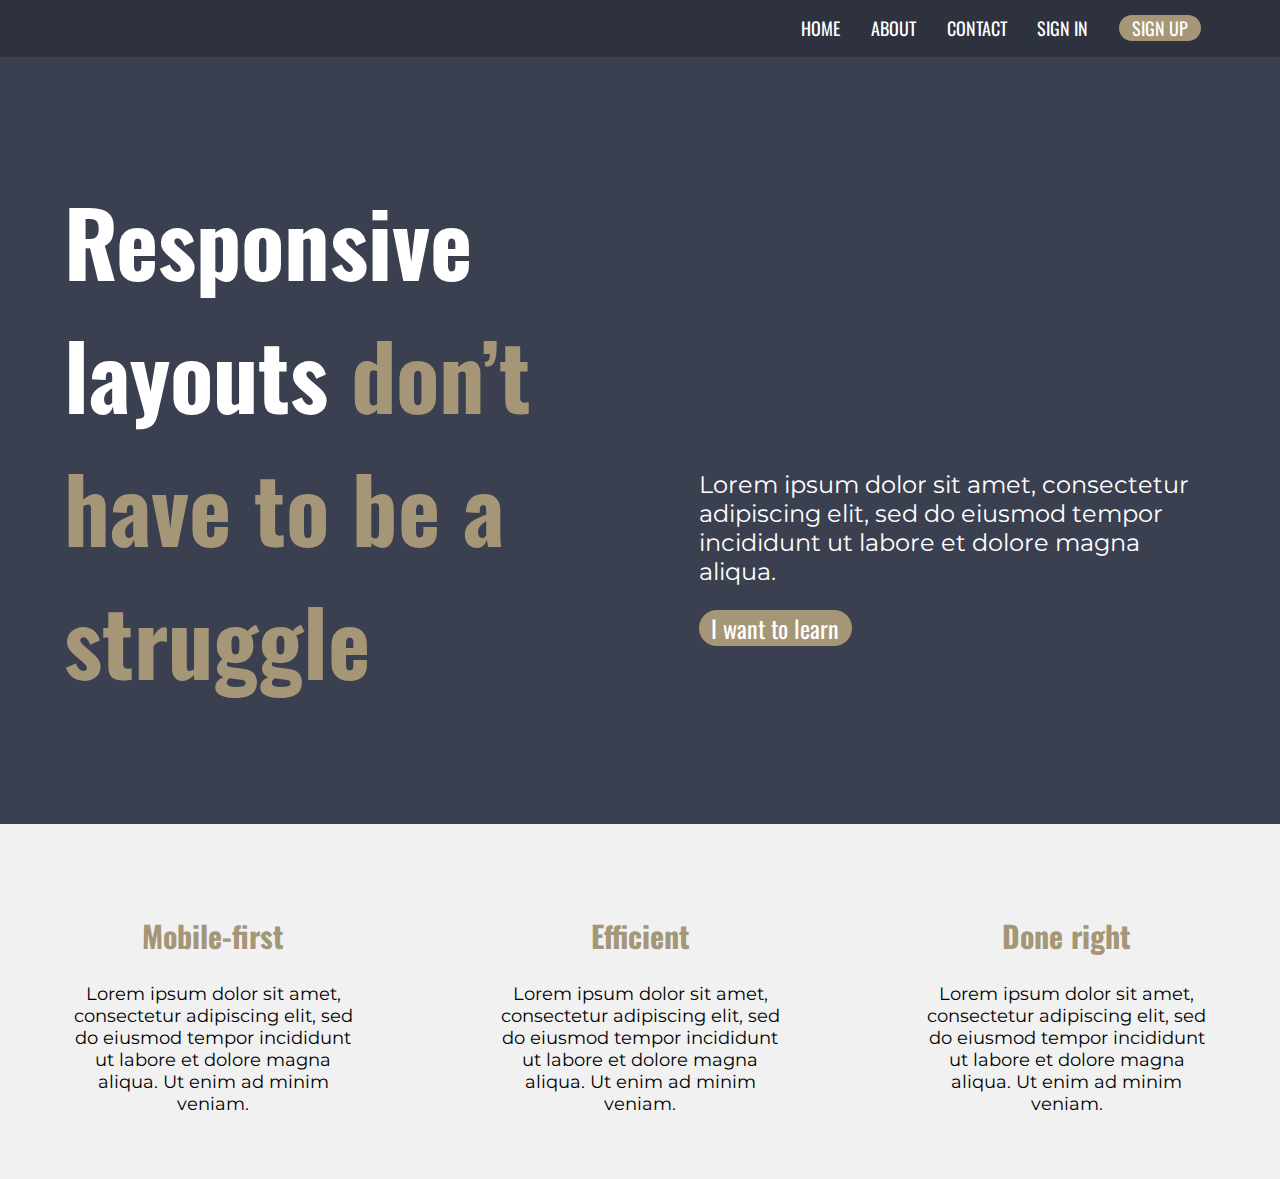
==== commit 59af91d4: "Update index.html" ====
--- a/index.html
+++ b/index.html
@@ -46,6 +46,47 @@
 	
 </main>
 
+<section class="poloska"> 
+	<div class="poloska_1">
+		<h2>
+			Mobile-first
+		</h2>
+		<a>
+			Lorem ipsum dolor sit amet,
+			consectetur adipiscing elit, sed do
+			eiusmod tempor incididunt ut
+			labore et dolore magna aliqua. Ut
+			enim ad minim veniam.
+		</a>
 
+	</div>
+	<div class="poloska_1">
+		<h2>
+			Efficient
+		</h2>
+		<a>
+			Lorem ipsum dolor sit amet,
+			consectetur adipiscing elit, sed do
+			eiusmod tempor incididunt ut
+			labore et dolore magna aliqua. Ut
+			enim ad minim veniam.
+		</a>
+
+	</div>
+	<div class="poloska_1">
+		<h2>
+			Done right
+		</h2>
+		<a>
+			Lorem ipsum dolor sit amet,
+			consectetur adipiscing elit, sed do
+			eiusmod tempor incididunt ut
+			labore et dolore magna aliqua. Ut
+			enim ad minim veniam.
+		</a>
+
+	</div>
+</section>
+	
 </body>
 </html>
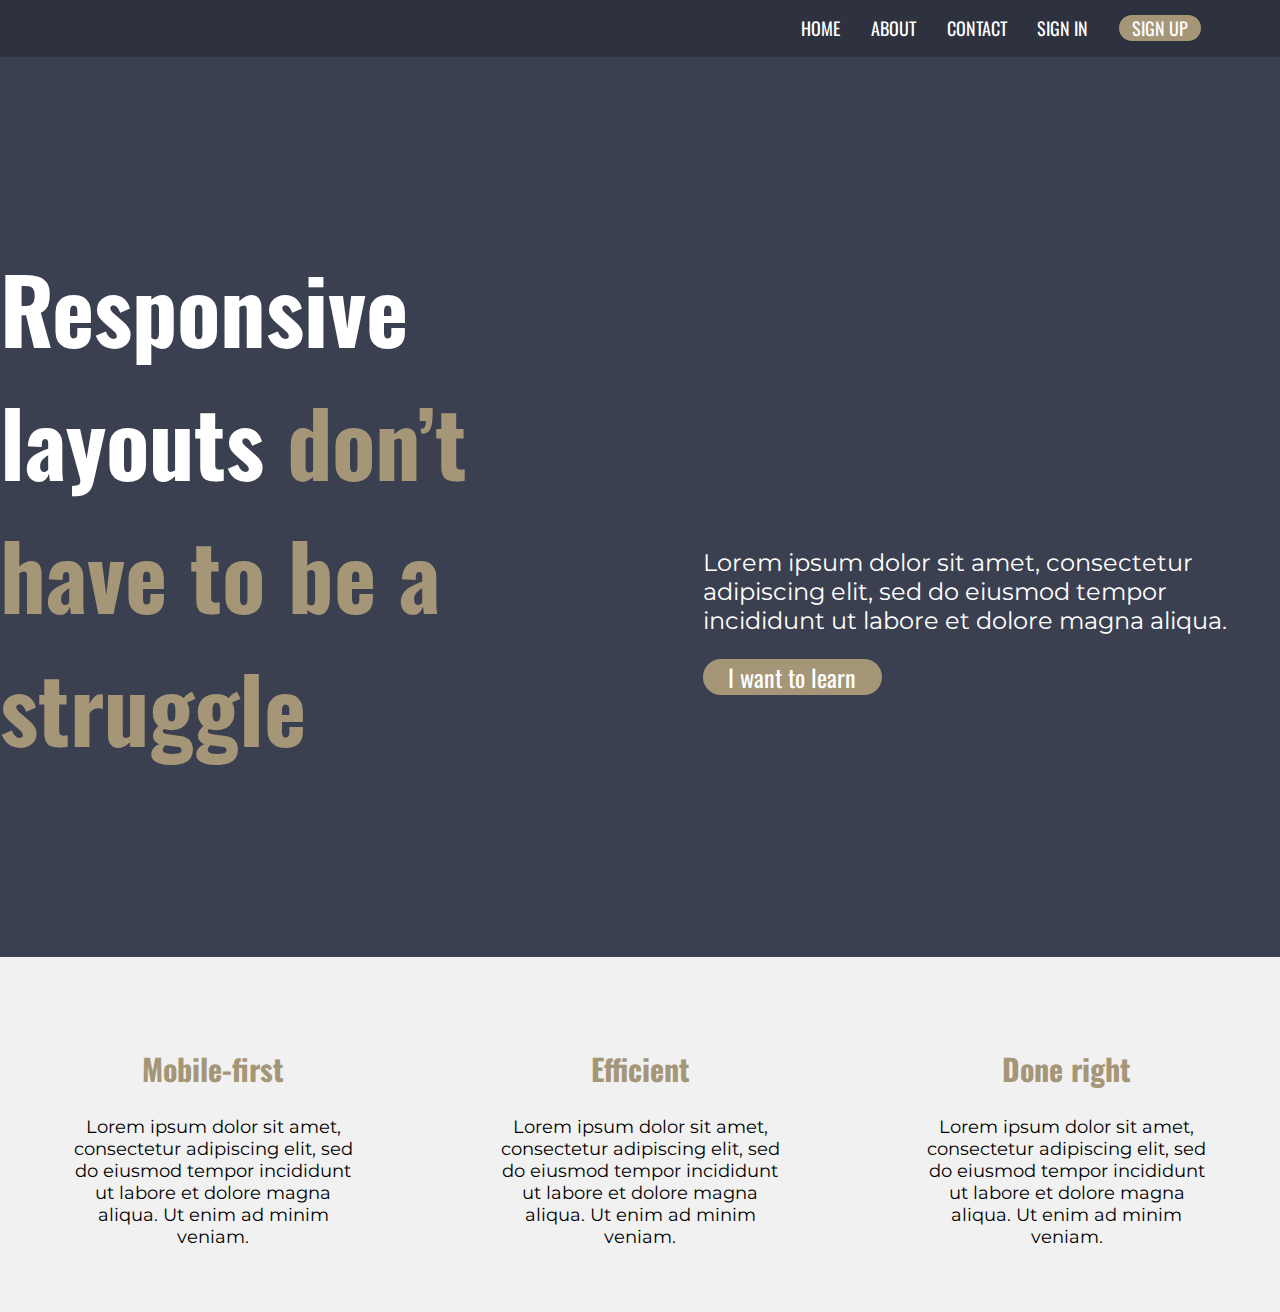
==== commit f073b6bf: "Add files via upload" ====
--- a/index.html
+++ b/index.html
@@ -46,6 +46,7 @@
 	
 </main>
 
+
 <section class="poloska"> 
 	<div class="poloska_1">
 		<h2>
@@ -87,6 +88,7 @@
 
 	</div>
 </section>
-	
+
+
 </body>
-</html>
+</html>--- a/style.css
+++ b/style.css
@@ -27,11 +27,10 @@
 }
 
 .header{
-	padding: 5vw;
 	align-items: center;
 	display: flex;
 	background-color: #3B4050;
-	height: 71vh;
+	height: 100vh;
 	color: #FFFFFF;
 }
 
@@ -57,15 +56,15 @@
 	font-size: 24px;
 	border-radius:100px;
 	background-color: #A59678;
-	padding-left: 1vw;
-	padding-right: 1vw;
+	padding-left: 2vw;
+	padding-right: 2vw;
 
 }
 
 .header_2{
 	padding-left: 6vw;
 	padding-right: 2vw;
-	padding-top: 16.5vw;
+	padding-top: 16vw;
 }
 
 .header_2 a{
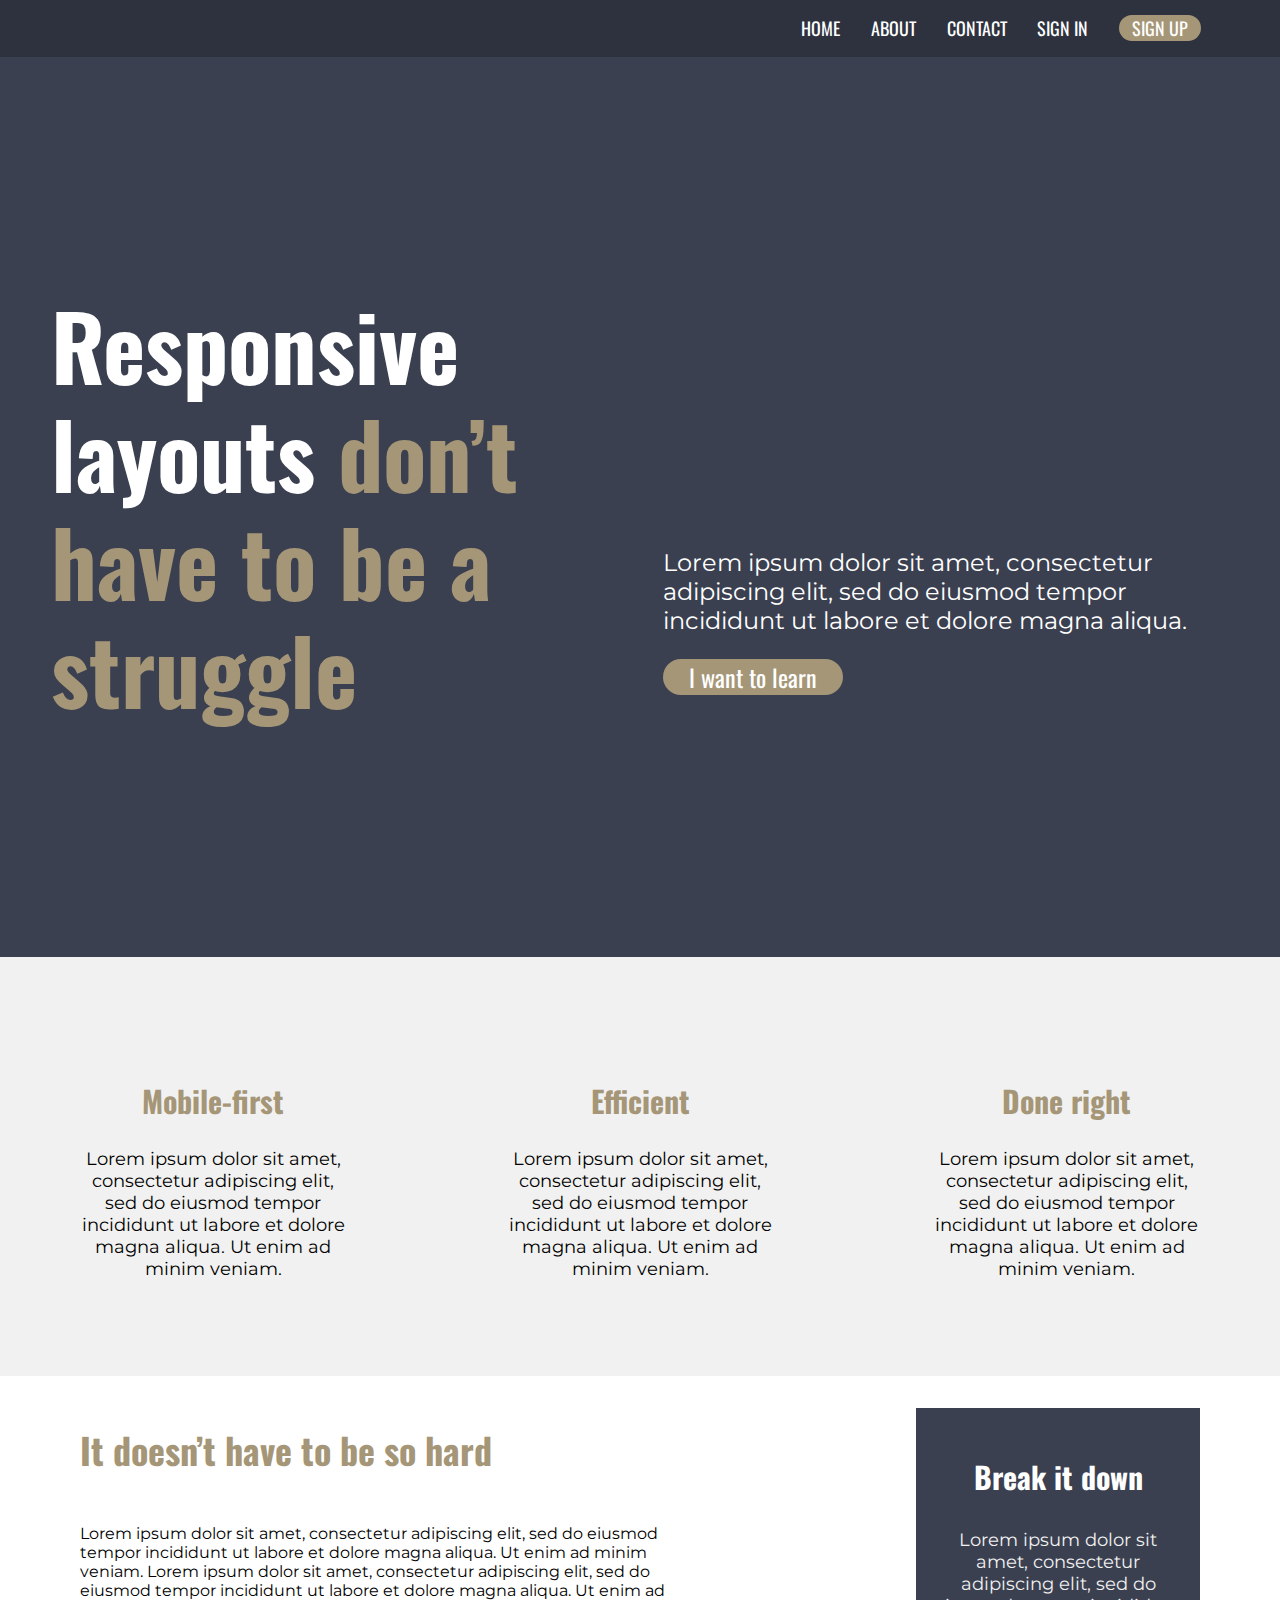
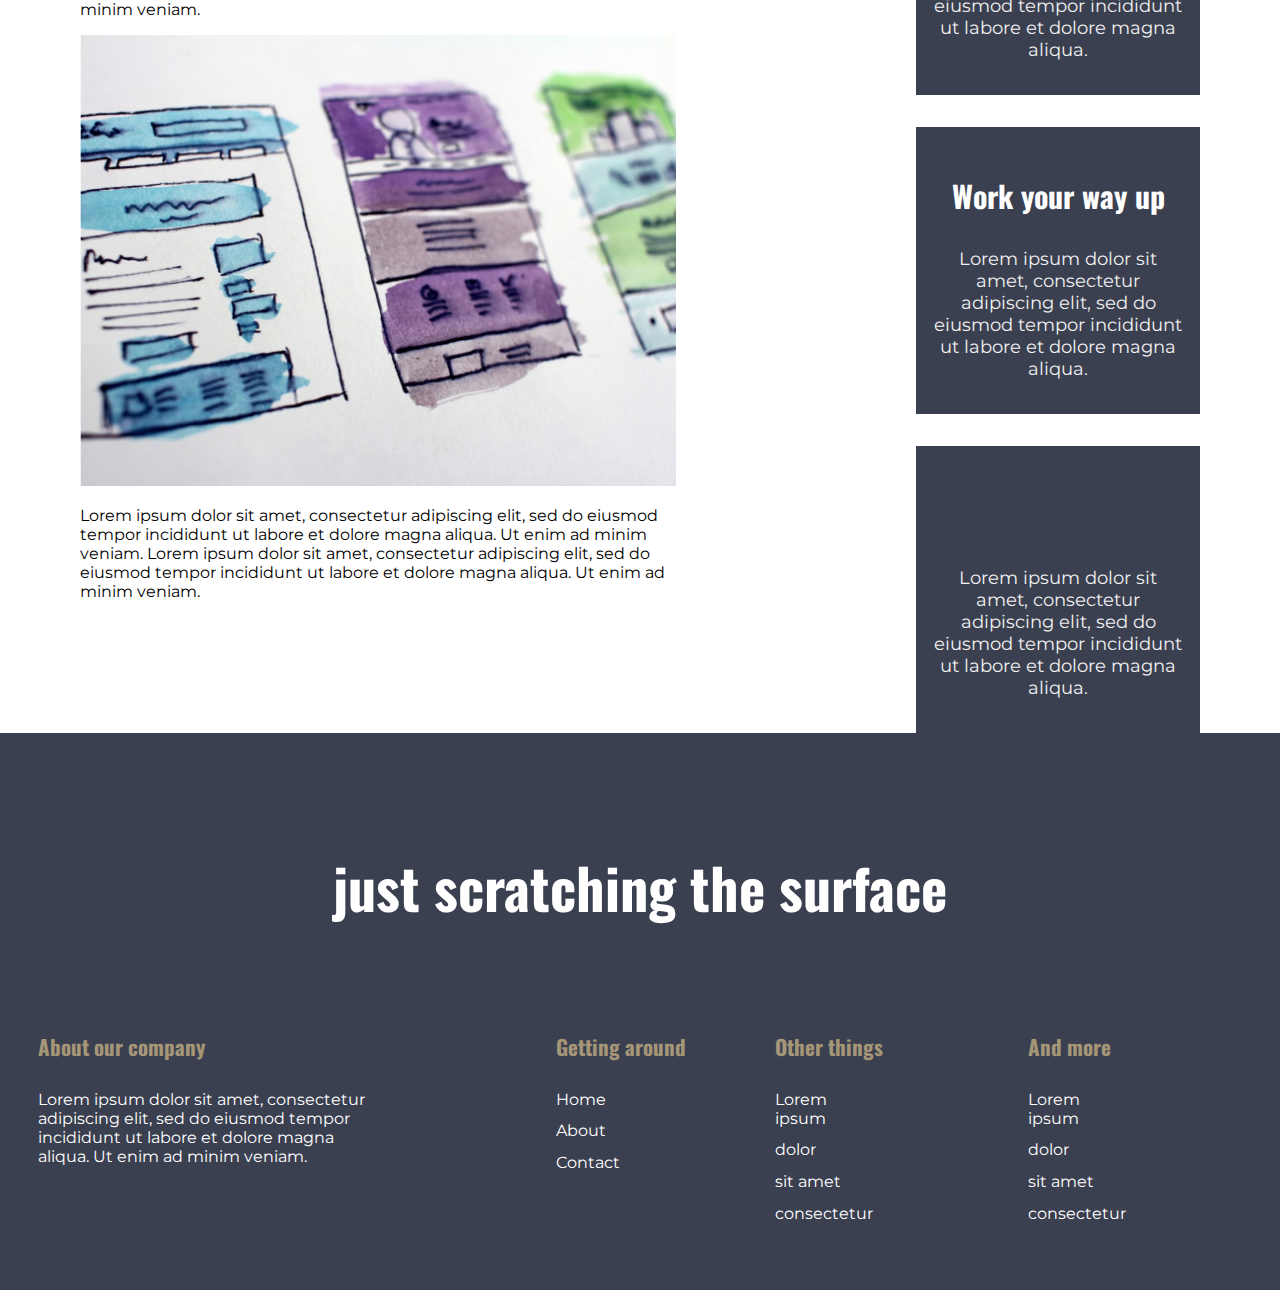
==== commit 0da55b1f: "Add files via upload" ====
--- a/index.html
+++ b/index.html
@@ -12,6 +12,9 @@
 	<link rel="stylesheet" type="text/css" href="style.css">
 </head>
 <body>
+
+
+	<div class="derr">
     <nav class="menu_conteiner">
 		    <a href="">HOME</a>
 			<a href="">ABOUT</a>
@@ -48,7 +51,7 @@
 
 
 <section class="poloska"> 
-	<div class="poloska_1">
+	<article class="poloska_1">
 		<h2>
 			Mobile-first
 		</h2>
@@ -60,8 +63,8 @@
 			enim ad minim veniam.
 		</a>
 
-	</div>
-	<div class="poloska_1">
+	</article>
+	<article class="poloska_1">
 		<h2>
 			Efficient
 		</h2>
@@ -73,8 +76,8 @@
 			enim ad minim veniam.
 		</a>
 
-	</div>
-	<div class="poloska_1">
+	</article>
+	<article class="poloska_1">
 		<h2>
 			Done right
 		</h2>
@@ -86,9 +89,110 @@
 			enim ad minim veniam.
 		</a>
 
+	</section>
+</div>
+
+
+
+<div class="thing_6_7">
+	<div class="thing_6_7_1">
+		<h4>It doesn’t have to be so hard</h4>
+		<p>Lorem ipsum dolor sit amet, consectetur adipiscing elit, sed do
+		eiusmod tempor incididunt ut labore et dolore magna aliqua. Ut
+		enim ad minim veniam. Lorem ipsum dolor sit amet, consectetur
+		adipiscing elit, sed do eiusmod tempor incididunt ut labore et
+		dolore magna aliqua. Ut enim ad minim veniam.</p>
+		<img class="img_6_7" src="maket_photo.jpg">
+		<p>Lorem ipsum dolor sit amet, consectetur adipiscing elit, sed do
+		eiusmod tempor incididunt ut labore et dolore magna aliqua. Ut
+		enim ad minim veniam. Lorem ipsum dolor sit amet, consectetur
+		adipiscing elit, sed do eiusmod tempor incididunt ut labore et
+		dolore magna aliqua. Ut enim ad minim veniam.</p>
 	</div>
-</section>
+	<div class="thing_6_7_2">
+		<div>
+			<h3>Break it down</h3>
+			<p>Lorem ipsum dolor sit amet,
+			consectetur adipiscing elit, sed do
+			eiusmod tempor incididunt ut
+			labore et dolore magna aliqua.</p>
 
+		</div>
+		<div>
+			<h3>Work your way up</h3>
+			<p>Lorem ipsum dolor sit amet,
+			consectetur adipiscing elit, sed do
+			eiusmod tempor incididunt ut
+			labore et dolore magna aliqua.</p>
+
+		</div>
+		<div>
+			<h3 class="ww">       .</h3>
+			<p>Lorem ipsum dolor sit amet,
+			consectetur adipiscing elit, sed do
+			eiusmod tempor incididunt ut
+			labore et dolore magna aliqua.</p>
+
+		</div>
+	</div>
+</div>
+
+
+<footer class="interpreter">
+	<div class="interpreter_z">
+		<h4>just scratching the surface</h4>
+	</div>
+
+
+	<div class="interpreter_2">
+		<div class="interpreter_3">
+			<h4 class="interpreter_t">About our company</h4>
+			<p class="interpreter_g">Lorem ipsum dolor sit amet, consectetur adipiscing
+				elit, sed do eiusmod tempor incididunt ut labore et
+				dolore magna aliqua. Ut enim ad minim veniam.</p>
+		</div>
+
+
+		<div>
+		<h4 class="interpreter_d">Getting around</h4>
+		<nav class="interpreter_g">
+			<ul>
+				<li><a href="">Home</a></li>
+ 				<li><a href="">About</a></li>
+ 				<li><a href="">Contact</a></li>
+			</ul>
+		</nav>
+		</div>
+
+		<div>
+			<h4 class="interpreter_d">Other things</h4>
+		<nav class="interpreter_g">
+			<ul>
+				<li><a href="">Lorem ipsum</a></li>
+ 				<li><a href="">dolor</a></li>
+ 				<li><a href="">sit amet</a></li>
+ 				<li><a href="">consectetur</a></li>
+ 			</ul>
+		</nav>
+		</div>
+
+		<div>
+			<h4 class="interpreter_d">And more</h4>
+		<nav class="interpreter_g">
+			<ul>
+				<li><a href="">Lorem ipsum</a></li>
+ 				<li><a href="">dolor</a></li>
+ 				<li><a href="">sit amet</a></li>
+ 				<li><a href="">consectetur</a></li>
+ 			</ul>	
+		</nav>
+		</div>
+	</div>
+
+
+
+</footer>
+</div>
 
 </body>
 </html>--- a/style.css
+++ b/style.css
@@ -27,6 +27,8 @@
 }
 
 .header{
+	padding-left: 4vw;
+	padding-right: 4vw;
 	align-items: center;
 	display: flex;
 	background-color: #3B4050;
@@ -40,6 +42,7 @@
 	font-family: 'Oswald', sans-serif;
 	color: #FFFFFF;
 	font-size: 90px;
+	line-height: 1.2;
 }
 
 h1 a {
@@ -62,7 +65,6 @@
 }
 
 .header_2{
-	padding-left: 6vw;
 	padding-right: 2vw;
 	padding-top: 16vw;
 }
@@ -81,10 +83,10 @@
 }
 
 .poloska_1{
-	padding-right: 5vw;
-	padding-left: 5vw;
-	margin-top: 5vw;
-	margin-bottom: 5vw;
+	padding-right: 5rem;
+	padding-left: 5rem;
+	margin-top: 6rem;
+	margin-bottom: 6rem;
 	text-align: center;
 
 
@@ -101,4 +103,165 @@
 	font-size: 18px;
 	font-family: 'Montserrat', sans-serif;
 
+}
+
+
+
+
+.thing_6_7{
+	margin-right: 5rem;
+	margin-left: 5rem;
+	display: flex;
+
+}
+
+
+.img_6_7{
+	max-width: 100%;
+}
+
+
+
+.thing_6_7_1{
+	padding-right: 15rem;
+	display: block;
+}
+
+.thing_6_7_1 h4{
+	font-family: 'Oswald', sans-serif;
+	color: #A59678;
+	font-size: 36px;
+}
+
+
+.thing_6_7_1 a {
+	font-size: 21px;
+}
+
+
+.thing_6_7_1 p {
+	font-family: 'Montserrat', sans-serif;
+}
+
+
+.thing_6_7_2{
+	color: #FFFFFF;
+}
+
+
+.thing_6_7_2 div{
+	padding:1rem;
+	margin-top: 2rem;
+	background-color: #3B4050;
+	text-align: center;
+}
+
+.thing_6_7_2 h3{
+	font-family: 'Oswald', sans-serif;
+	font-size: 30px;
+}
+
+.thing_6_7_2 p {
+	font-family: 'Montserrat', sans-serif;
+	font-size: 18px;
+	color: #F1F1F1;
+}
+
+
+.ww{
+	color: #3B4050;
+}
+
+
+
+.interpreter{
+	padding: 3vw;
+	background-color: #3B4050;
+}
+
+.interpreter_2{
+	display: flex;
+}
+
+.interpreter_d{
+	padding-left: 2.5rem;
+	font-size: 21px;
+	font-family: 'Oswald', sans-serif;
+	color: #A59678;
+}
+
+.interpreter_z{
+	display: block;
+	text-align: center;
+	font-family: 'Oswald', sans-serif;
+	font-size: 3.5rem;
+	color: #FFFFFF;
+}
+
+.interpreter_g{
+	margin-right: 7vw;
+	font-size: 16px;
+	font-family: 'Montserrat', sans-serif;
+	color: #FFFFFF;
+}
+
+
+.interpreter_3{
+	margin-right:3rem; 
+}
+
+
+.interpreter_g li{
+	margin-right: 2vw;
+	padding-bottom:1vw; 
+	list-style: none;
+}
+
+.interpreter_g a{
+	color: #FFFFFF;
+	text-decoration: none;
+}
+
+.interpreter_t{
+	font-size: 21px;
+	font-family: 'Oswald', sans-serif;
+	color: #A59678;
+}
+
+@media (max-width: 700px) {
+  .poloska {
+  	flex-direction: column;
+  	}
+
+  	.thing_6_7 {
+  	display: block;
+  	}
+
+  	.thing_6_7_1 {
+  	padding-right: 0rem;
+  	}
+
+  	.thing_6_7_2 {
+  	padding-bottom: 5rem;
+  	}
+
+  	.header{
+  		flex-direction: column;
+  	}
+
+  	h1 {
+	font-size: 50px;
+	margin-top: 13vw;
+}
+
+	.lorem p {
+	font-size: 18px;
+	padding-left: 0vw;
+}
+
+
+.interpreter_3 {
+	margin-right: 0rem;
+}
+
 }